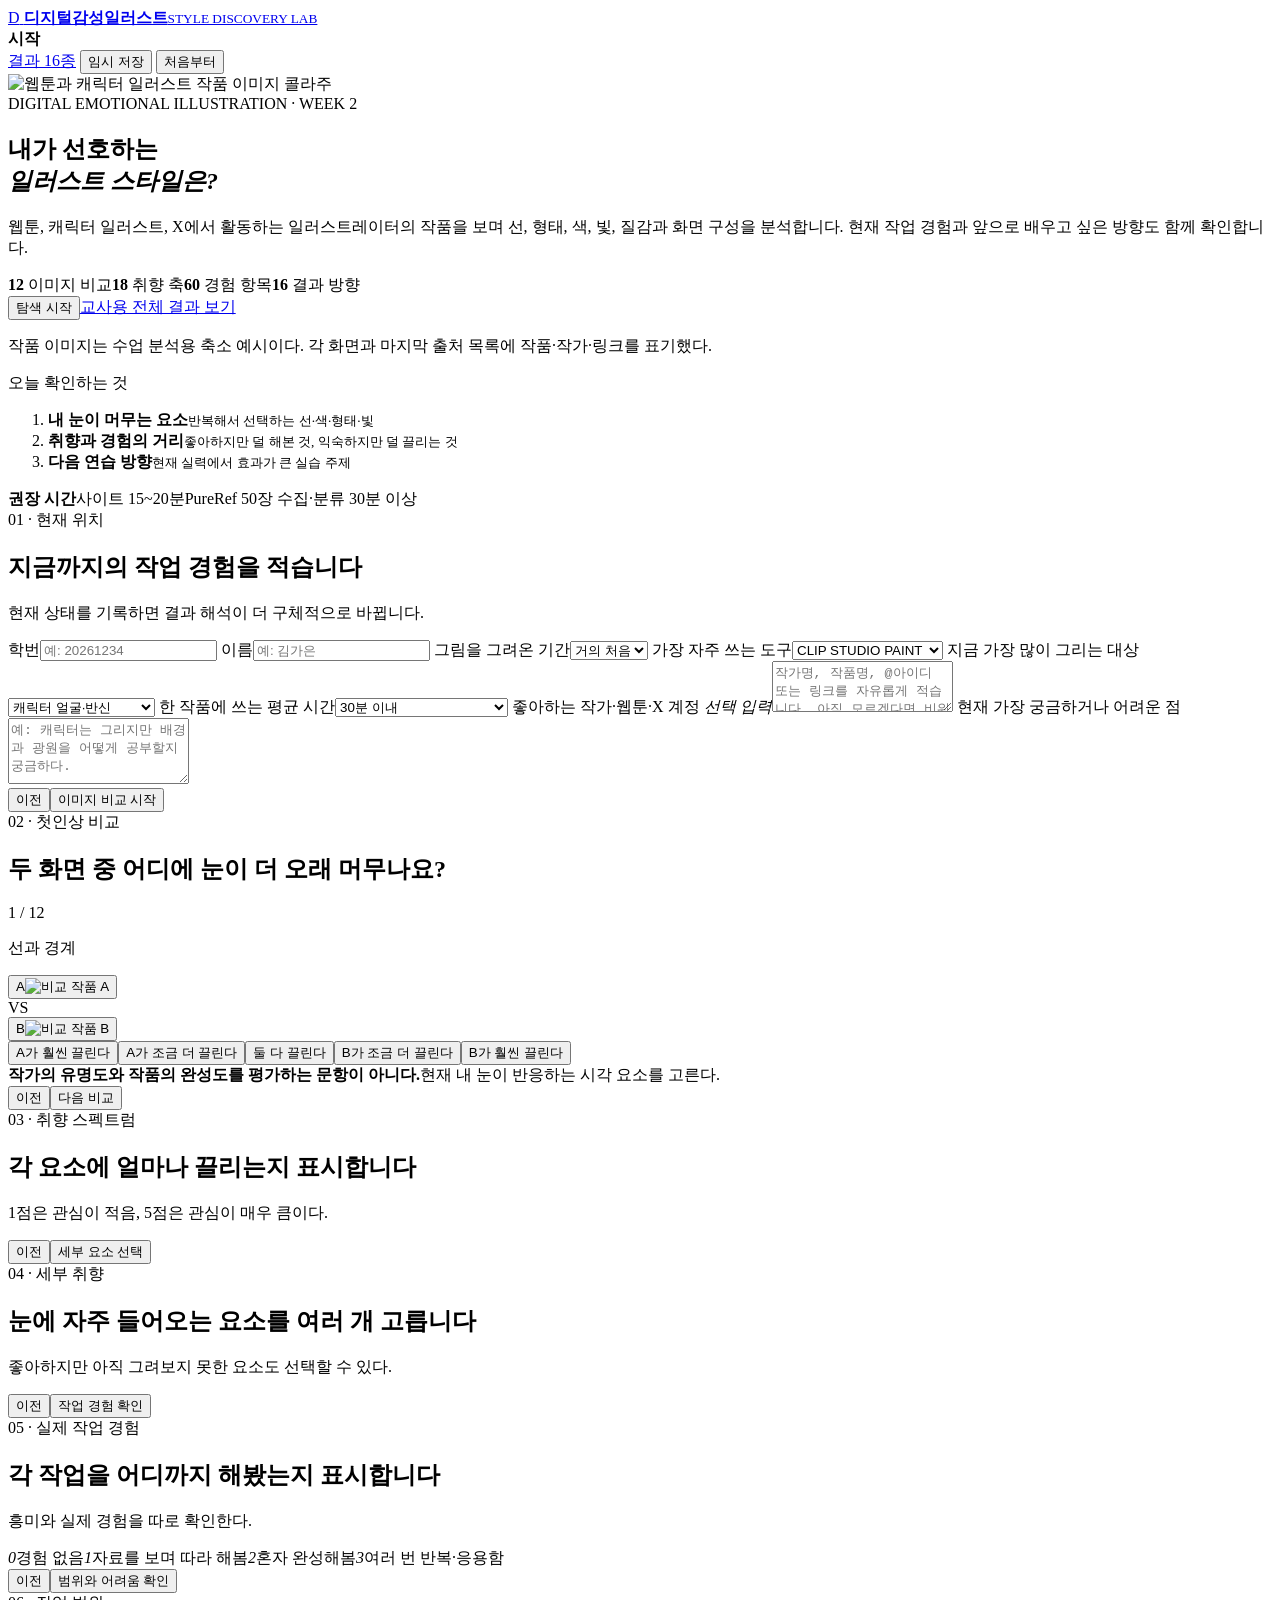
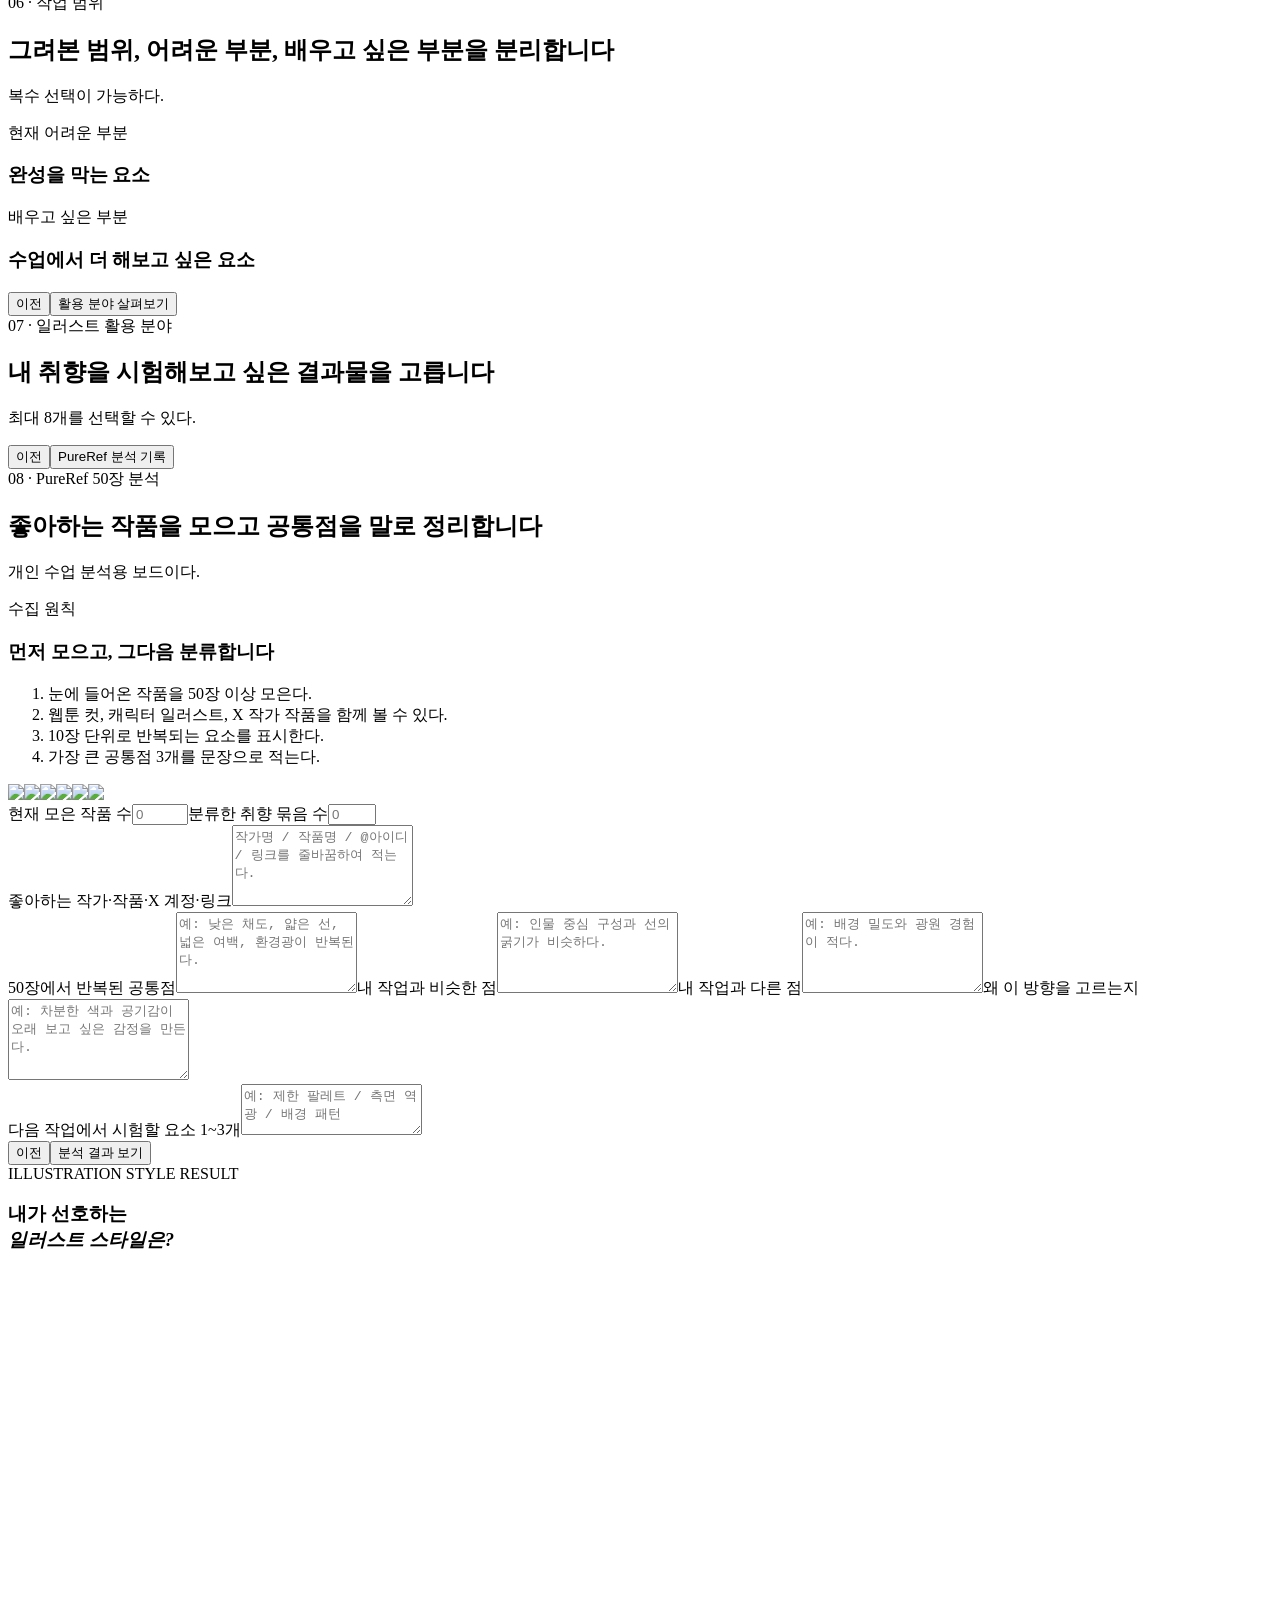
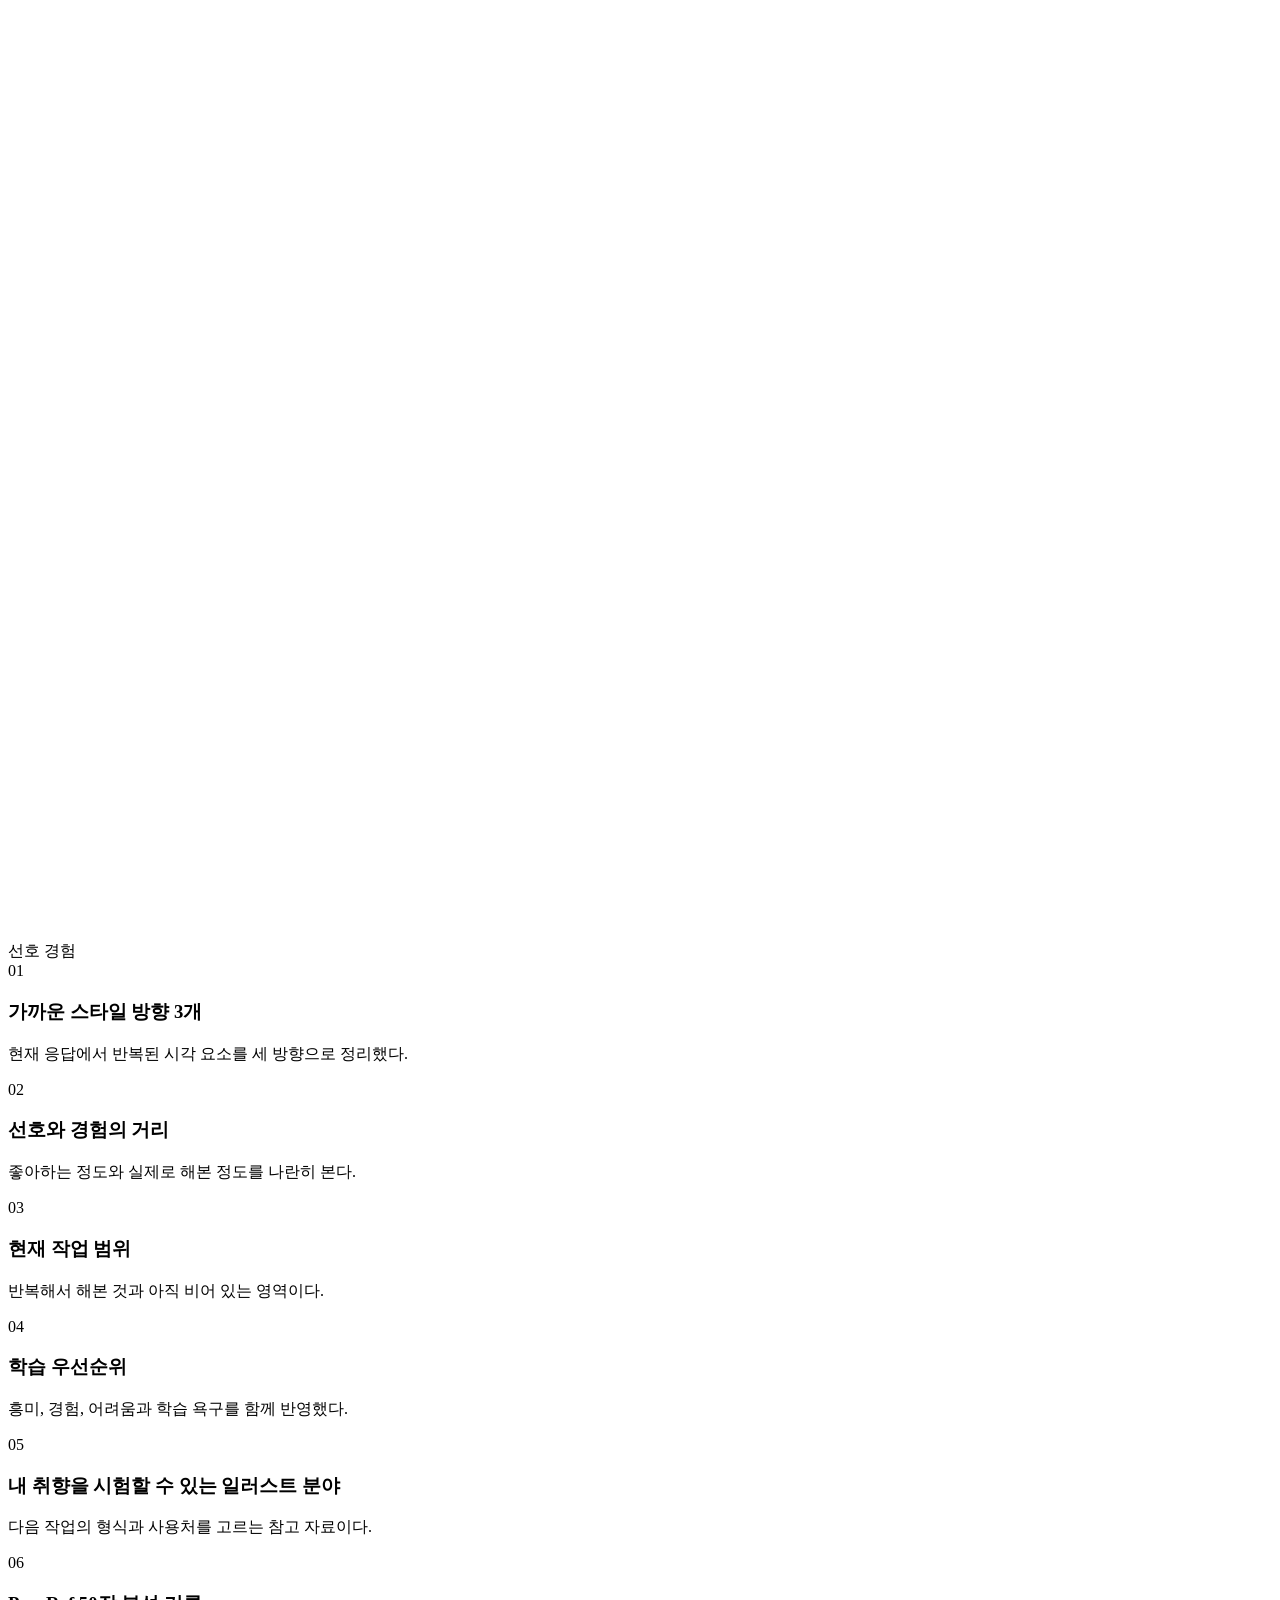
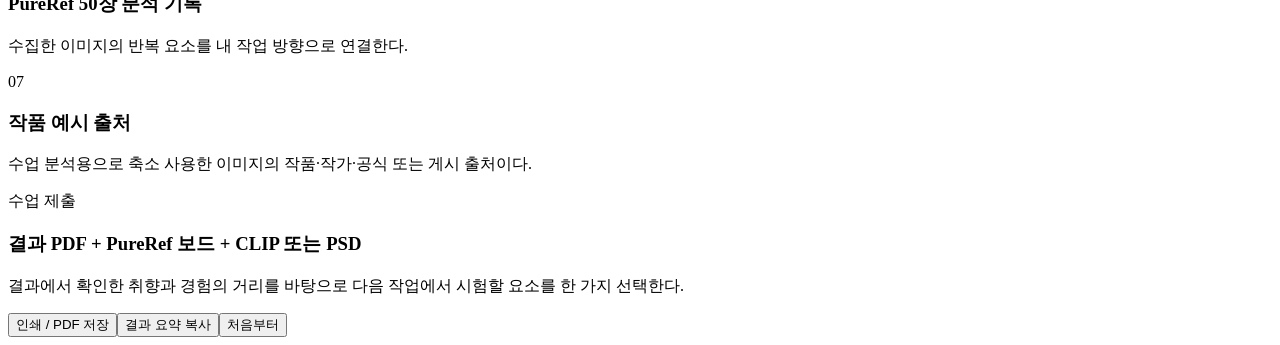
==== illustration-style-lab-2026/index.html @ 98d25482 "Publish illustration style lab index" ====
<!doctype html>
<html lang="ko">
<head>
  <meta charset="utf-8">
  <meta name="viewport" content="width=device-width,initial-scale=1,viewport-fit=cover">
  <meta name="theme-color" content="#0b1220">
  <meta name="description" content="웹툰·캐릭터 일러스트를 바탕으로 선호 스타일과 작업 경험을 탐색하는 수업용 사이트">
  <title>내가 선호하는 일러스트 스타일은?</title>
  <link rel="stylesheet" href="styles.css">
</head>
<body>
<div class="app-shell">
  <header class="topbar">
    <a class="brand" href="#" id="brandHome" aria-label="처음 화면으로">
      <span class="brand-mark">D</span>
      <span><b>디지털감성일러스트</b><small>STYLE DISCOVERY LAB</small></span>
    </a>
    <div class="progress-wrap" aria-label="진행률">
      <div class="progress-track"><i id="progressBar"></i></div>
      <b id="progressText">시작</b>
    </div>
    <nav class="top-actions">
      <a href="results-preview.html" target="_blank" rel="noopener">결과 16종</a>
      <button id="saveBtn" type="button">임시 저장</button>
      <button id="resetBtn" type="button">처음부터</button>
    </nav>
  </header>

  <main>
    <section class="screen active" id="homeScreen" data-step="0">
      <div class="home-hero">
        <img class="home-bg" src="https://mika-exhibition.jp/image/main.jpg" alt="웹툰과 캐릭터 일러스트 작품 이미지 콜라주">
        <div class="home-shade"></div>
        <div class="home-content">
          <div class="eyebrow">DIGITAL EMOTIONAL ILLUSTRATION · WEEK 2</div>
          <h1>내가 선호하는<br><em>일러스트 스타일은?</em></h1>
          <p>웹툰, 캐릭터 일러스트, X에서 활동하는 일러스트레이터의 작품을 보며 선, 형태, 색, 빛, 질감과 화면 구성을 분석합니다. 현재 작업 경험과 앞으로 배우고 싶은 방향도 함께 확인합니다.</p>
          <div class="hero-metrics"><span><b>12</b> 이미지 비교</span><span><b>18</b> 취향 축</span><span><b>60</b> 경험 항목</span><span><b>16</b> 결과 방향</span></div>
          <div class="hero-actions"><button class="primary xl" id="startBtn">탐색 시작</button><a class="soft-btn" href="results-preview.html" target="_blank">교사용 전체 결과 보기</a></div>
          <p class="caption dark-caption">작품 이미지는 수업 분석용 축소 예시이다. 각 화면과 마지막 출처 목록에 작품·작가·링크를 표기했다.</p>
        </div>
        <aside class="home-brief">
          <span class="brief-label">오늘 확인하는 것</span>
          <ol>
            <li><b>내 눈이 머무는 요소</b><small>반복해서 선택하는 선·색·형태·빛</small></li>
            <li><b>취향과 경험의 거리</b><small>좋아하지만 덜 해본 것, 익숙하지만 덜 끌리는 것</small></li>
            <li><b>다음 연습 방향</b><small>현재 실력에서 효과가 큰 실습 주제</small></li>
          </ol>
          <div class="time-card"><strong>권장 시간</strong><span>사이트 15~20분</span><span>PureRef 50장 수집·분류 30분 이상</span></div>
        </aside>
      </div>
    </section>

    <section class="screen" id="profileScreen" data-step="1">
      <div class="page-wrap narrow">
        <header class="page-head"><div><span class="step-kicker">01 · 현재 위치</span><h2>지금까지의 작업 경험을 적습니다</h2></div><p>현재 상태를 기록하면 결과 해석이 더 구체적으로 바뀝니다.</p></header>
        <div class="panel form-panel">
          <div class="form-grid">
            <label><span>학번</span><input id="studentId" autocomplete="off" placeholder="예: 20261234"></label>
            <label><span>이름</span><input id="studentName" autocomplete="off" placeholder="예: 김가은"></label>
            <label><span>그림을 그려온 기간</span><select id="drawYears"><option value="0">거의 처음</option><option value="1">1년 미만</option><option value="2">1~2년</option><option value="3">3~4년</option><option value="5">5년 이상</option></select></label>
            <label><span>가장 자주 쓰는 도구</span><select id="mainTool"><option>CLIP STUDIO PAINT</option><option>Photoshop</option><option>Procreate</option><option>Illustrator</option><option>여러 도구를 함께 사용</option><option>아직 익숙해지는 중</option></select></label>
            <label><span>지금 가장 많이 그리는 대상</span><select id="mainSubject"><option>캐릭터 얼굴·반신</option><option>전신 캐릭터</option><option>캐릭터와 간단한 배경</option><option>배경과 공간</option><option>사물·오브젝트</option><option>타이포·그래픽 구성</option><option>여러 대상을 탐색 중</option></select></label>
            <label><span>한 작품에 쓰는 평균 시간</span><select id="workTime"><option>30분 이내</option><option>1~2시간</option><option>3~5시간</option><option>6~12시간</option><option>하루 이상</option><option>완성까지 이어가기 어렵다</option></select></label>
            <label class="wide"><span>좋아하는 작가·웹툰·X 계정 <i>선택 입력</i></span><textarea id="favoriteCreators" rows="3" placeholder="작가명, 작품명, @아이디 또는 링크를 자유롭게 적습니다. 아직 모르겠다면 비워도 됩니다."></textarea></label>
            <label class="wide"><span>현재 가장 궁금하거나 어려운 점</span><textarea id="studentConcern" rows="4" placeholder="예: 캐릭터는 그리지만 배경과 광원을 어떻게 공부할지 궁금하다."></textarea></label>
          </div>
        </div>
        <div class="nav-row"><button class="back-btn" data-back="homeScreen">이전</button><button class="primary" id="profileNext">이미지 비교 시작</button></div>
      </div>
    </section>

    <section class="screen" id="compareScreen" data-step="2">
      <div class="page-wrap wide">
        <header class="page-head compact"><div><span class="step-kicker">02 · 첫인상 비교</span><h2 id="compareTitle">두 화면 중 어디에 눈이 더 오래 머무나요?</h2></div><p id="compareProgress">1 / 12</p></header>
        <article class="comparison-panel">
          <div class="compare-intro"><span id="compareAxis">선과 경계</span><p id="comparePrompt"></p></div>
          <div class="art-pair">
            <button class="art-choice" id="choiceA" data-choice="-2"><span class="choice-badge">A</span><img id="imageA" alt="비교 작품 A"><span class="art-label" id="labelA"></span><small id="sourceA"></small></button>
            <div class="versus">VS</div>
            <button class="art-choice" id="choiceB" data-choice="2"><span class="choice-badge">B</span><img id="imageB" alt="비교 작품 B"><span class="art-label" id="labelB"></span><small id="sourceB"></small></button>
          </div>
          <div class="choice-scale" id="choiceScale"><button data-value="-2">A가 훨씬 끌린다</button><button data-value="-1">A가 조금 더 끌린다</button><button data-value="0">둘 다 끌린다</button><button data-value="1">B가 조금 더 끌린다</button><button data-value="2">B가 훨씬 끌린다</button></div>
          <div class="compare-note"><b>작가의 유명도와 작품의 완성도를 평가하는 문항이 아니다.</b><span>현재 내 눈이 반응하는 시각 요소를 고른다.</span></div>
        </article>
        <div class="nav-row"><button class="back-btn" id="comparePrev">이전</button><button class="primary" id="compareNext">다음 비교</button></div>
      </div>
    </section>

    <section class="screen" id="spectrumScreen" data-step="3"><div class="page-wrap wide"><header class="page-head"><div><span class="step-kicker">03 · 취향 스펙트럼</span><h2>각 요소에 얼마나 끌리는지 표시합니다</h2></div><p>1점은 관심이 적음, 5점은 관심이 매우 큼이다.</p></header><div id="spectrumGroups" class="spectrum-groups"></div><div class="nav-row"><button class="back-btn" data-back="compareScreen">이전</button><button class="primary" id="spectrumNext">세부 요소 선택</button></div></div></section>
    <section class="screen" id="detailScreen" data-step="4"><div class="page-wrap wide"><header class="page-head"><div><span class="step-kicker">04 · 세부 취향</span><h2>눈에 자주 들어오는 요소를 여러 개 고릅니다</h2></div><p>좋아하지만 아직 그려보지 못한 요소도 선택할 수 있다.</p></header><div id="detailGroups" class="accordion-stack"></div><div class="nav-row"><button class="back-btn" data-back="spectrumScreen">이전</button><button class="primary" id="detailNext">작업 경험 확인</button></div></div></section>
    <section class="screen" id="experienceScreen" data-step="5"><div class="page-wrap wide"><header class="page-head"><div><span class="step-kicker">05 · 실제 작업 경험</span><h2>각 작업을 어디까지 해봤는지 표시합니다</h2></div><p>흥미와 실제 경험을 따로 확인한다.</p></header><div class="level-legend"><span><i>0</i>경험 없음</span><span><i>1</i>자료를 보며 따라 해봄</span><span><i>2</i>혼자 완성해봄</span><span><i>3</i>여러 번 반복·응용함</span></div><div id="experienceGroups" class="accordion-stack"></div><div class="nav-row"><button class="back-btn" data-back="detailScreen">이전</button><button class="primary" id="experienceNext">범위와 어려움 확인</button></div></div></section>
    <section class="screen" id="rangeScreen" data-step="6"><div class="page-wrap wide"><header class="page-head"><div><span class="step-kicker">06 · 작업 범위</span><h2>그려본 범위, 어려운 부분, 배우고 싶은 부분을 분리합니다</h2></div><p>복수 선택이 가능하다.</p></header><div id="rangeGroups" class="accordion-stack"></div><section class="panel priority-panel"><div><span class="mini-kicker">현재 어려운 부분</span><h3>완성을 막는 요소</h3><div id="difficultyOptions" class="tag-grid"></div></div><div><span class="mini-kicker">배우고 싶은 부분</span><h3>수업에서 더 해보고 싶은 요소</h3><div id="learnOptions" class="tag-grid"></div></div></section><div class="nav-row"><button class="back-btn" data-back="experienceScreen">이전</button><button class="primary" id="rangeNext">활용 분야 살펴보기</button></div></div></section>
    <section class="screen" id="fieldScreen" data-step="7"><div class="page-wrap wide"><header class="page-head"><div><span class="step-kicker">07 · 일러스트 활용 분야</span><h2>내 취향을 시험해보고 싶은 결과물을 고릅니다</h2></div><p>최대 8개를 선택할 수 있다.</p></header><div id="fieldGroups" class="field-groups"></div><div class="nav-row"><button class="back-btn" data-back="rangeScreen">이전</button><button class="primary" id="fieldNext">PureRef 분석 기록</button></div></div></section>

    <section class="screen" id="referenceScreen" data-step="8">
      <div class="page-wrap wide"><header class="page-head"><div><span class="step-kicker">08 · PureRef 50장 분석</span><h2>좋아하는 작품을 모으고 공통점을 말로 정리합니다</h2></div><p>개인 수업 분석용 보드이다.</p></header>
        <section class="reference-guide"><div class="guide-copy"><span class="mini-kicker">수집 원칙</span><h3>먼저 모으고, 그다음 분류합니다</h3><ol><li>눈에 들어온 작품을 50장 이상 모은다.</li><li>웹툰 컷, 캐릭터 일러스트, X 작가 작품을 함께 볼 수 있다.</li><li>10장 단위로 반복되는 요소를 표시한다.</li><li>가장 큰 공통점 3개를 문장으로 적는다.</li></ol></div><div class="reference-wall" aria-hidden="true"><img src="https://swebtoon-phinf.pstatic.net/20250205_113/1738719488670dHyQr_JPEG/5518.jpg?type=crop540_540"><img src="https://webtoon-phinf.pstatic.net/20201013_275/1602541639501by2HT_PNG/003_EC9E91ED9288EC8381EC84B8_PC_ECBA90EBA6ADED84B0.png"><img src="https://mika-exhibition.jp/image/main.jpg"><img src="https://roroichi.com/roroichi/wp-content/uploads/c85bb58ac8ca12c444d3db8277f8b21a.jpg"><img src="https://webtoon-phinf.pstatic.net/20210414_207/1618358465489reibr_PNG/0SurvivingRomance_desktop_landingpage_fg.png"><img src="https://webtoon-phinf.pstatic.net/20230524_244/1684869016177blKwi_PNG/2OmniscientReader_landingpage_desktop_fg.png"></div></section>
        <section class="panel reference-form"><div class="mini-form-grid"><label><span>현재 모은 작품 수</span><input type="number" id="referenceCount" min="0" max="999" placeholder="0"></label><label><span>분류한 취향 묶음 수</span><input type="number" id="clusterCount" min="0" max="30" placeholder="0"></label></div><label><span>좋아하는 작가·작품·X 계정·링크</span><textarea id="referenceLinks" rows="5" placeholder="작가명 / 작품명 / @아이디 / 링크를 줄바꿈하여 적는다."></textarea></label><div class="analysis-grid"><label><span>50장에서 반복된 공통점</span><textarea id="referenceCommon" rows="5" placeholder="예: 낮은 채도, 얇은 선, 넓은 여백, 환경광이 반복된다."></textarea></label><label><span>내 작업과 비슷한 점</span><textarea id="referenceSimilar" rows="5" placeholder="예: 인물 중심 구성과 선의 굵기가 비슷하다."></textarea></label><label><span>내 작업과 다른 점</span><textarea id="referenceDifferent" rows="5" placeholder="예: 배경 밀도와 광원 경험이 적다."></textarea></label><label><span>왜 이 방향을 고르는지</span><textarea id="referenceWhy" rows="5" placeholder="예: 차분한 색과 공기감이 오래 보고 싶은 감정을 만든다."></textarea></label></div><label><span>다음 작업에서 시험할 요소 1~3개</span><textarea id="referenceTry" rows="3" placeholder="예: 제한 팔레트 / 측면 역광 / 배경 패턴"></textarea></label></section>
        <div class="nav-row"><button class="back-btn" data-back="fieldScreen">이전</button><button class="primary" id="resultBtn">분석 결과 보기</button></div>
      </div>
    </section>

    <section class="screen result-screen" id="resultScreen" data-step="9">
      <div class="result-wrap">
        <section class="result-hero"><div class="result-title-block"><span class="eyebrow">ILLUSTRATION STYLE RESULT</span><h1>내가 선호하는<br><em>일러스트 스타일은?</em></h1><h2 id="resultComposite"></h2><p id="resultSummary"></p><div id="resultTagRow" class="tag-row"></div></div><div class="radar-card"><svg id="radarChart" viewBox="0 0 420 420" aria-label="취향 레이더 차트"></svg><div class="radar-caption"><span class="dot preference"></span>선호 <span class="dot experience"></span>경험</div></div></section>
        <section class="result-section"><header><span>01</span><div><h3>가까운 스타일 방향 3개</h3><p>현재 응답에서 반복된 시각 요소를 세 방향으로 정리했다.</p></div></header><div id="styleCards" class="style-cards"></div></section>
        <section class="result-section"><header><span>02</span><div><h3>선호와 경험의 거리</h3><p>좋아하는 정도와 실제로 해본 정도를 나란히 본다.</p></div></header><div id="preferenceExperience" class="dual-bars"></div></section>
        <section class="result-grid-two"><section class="result-section"><header><span>03</span><div><h3>현재 작업 범위</h3><p>반복해서 해본 것과 아직 비어 있는 영역이다.</p></div></header><div id="coverageSummary"></div></section><section class="result-section"><header><span>04</span><div><h3>학습 우선순위</h3><p>흥미, 경험, 어려움과 학습 욕구를 함께 반영했다.</p></div></header><div id="priorityCards"></div></section></section>
        <section class="result-section"><header><span>05</span><div><h3>내 취향을 시험할 수 있는 일러스트 분야</h3><p>다음 작업의 형식과 사용처를 고르는 참고 자료이다.</p></div></header><div id="fieldResultCards" class="field-result-cards"></div></section>
        <section class="result-section"><header><span>06</span><div><h3>PureRef 50장 분석 기록</h3><p>수집한 이미지의 반복 요소를 내 작업 방향으로 연결한다.</p></div></header><div id="referenceReport" class="reference-report"></div></section>
        <section class="result-section source-section"><header><span>07</span><div><h3>작품 예시 출처</h3><p>수업 분석용으로 축소 사용한 이미지의 작품·작가·공식 또는 게시 출처이다.</p></div></header><div id="sourceList" class="source-list"></div></section>
        <section class="submission-card"><div><span class="mini-kicker">수업 제출</span><h3>결과 PDF + PureRef 보드 + CLIP 또는 PSD</h3><p>결과에서 확인한 취향과 경험의 거리를 바탕으로 다음 작업에서 시험할 요소를 한 가지 선택한다.</p></div><div class="submission-actions"><button id="printBtn" class="primary">인쇄 / PDF 저장</button><button id="copyBtn" class="soft-btn">결과 요약 복사</button><button id="restartBtn" class="soft-btn">처음부터</button></div></section>
      </div>
    </section>
  </main>
</div>
<script src="data.js"></script><script src="app.js"></script>
</body>
</html>
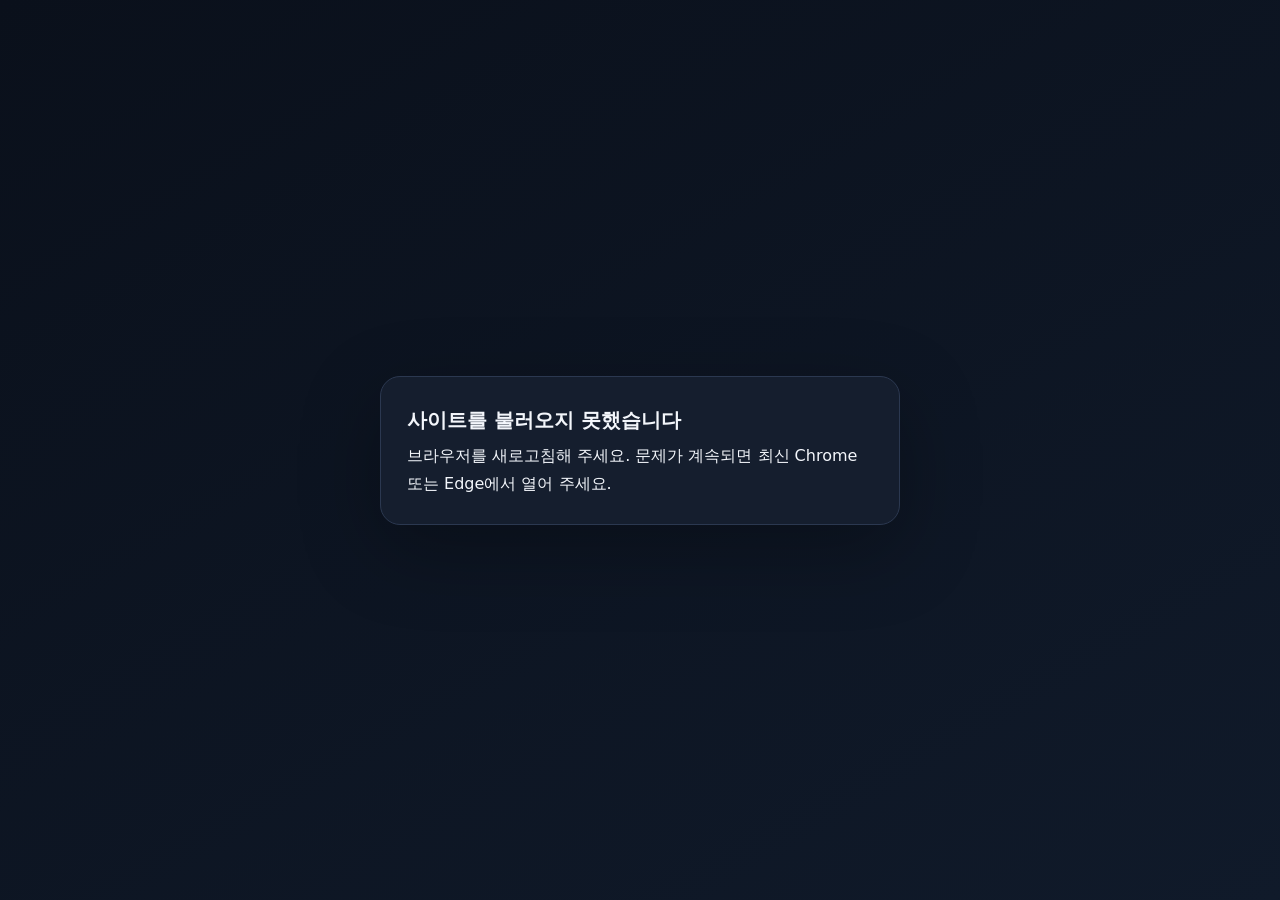
==== commit fedda8a3: "Replace image test with detailed text-only style assessment" ====
--- a/illustration-style-lab-2026/index.html
+++ b/illustration-style-lab-2026/index.html
@@ -1,120 +1 @@
-<!doctype html>
-<html lang="ko">
-<head>
-  <meta charset="utf-8">
-  <meta name="viewport" content="width=device-width,initial-scale=1,viewport-fit=cover">
-  <meta name="theme-color" content="#0b1220">
-  <meta name="description" content="웹툰·캐릭터 일러스트를 바탕으로 선호 스타일과 작업 경험을 탐색하는 수업용 사이트">
-  <title>내가 선호하는 일러스트 스타일은?</title>
-  <link rel="stylesheet" href="styles.css">
-</head>
-<body>
-<div class="app-shell">
-  <header class="topbar">
-    <a class="brand" href="#" id="brandHome" aria-label="처음 화면으로">
-      <span class="brand-mark">D</span>
-      <span><b>디지털감성일러스트</b><small>STYLE DISCOVERY LAB</small></span>
-    </a>
-    <div class="progress-wrap" aria-label="진행률">
-      <div class="progress-track"><i id="progressBar"></i></div>
-      <b id="progressText">시작</b>
-    </div>
-    <nav class="top-actions">
-      <a href="results-preview.html" target="_blank" rel="noopener">결과 16종</a>
-      <button id="saveBtn" type="button">임시 저장</button>
-      <button id="resetBtn" type="button">처음부터</button>
-    </nav>
-  </header>
-
-  <main>
-    <section class="screen active" id="homeScreen" data-step="0">
-      <div class="home-hero">
-        <img class="home-bg" src="https://mika-exhibition.jp/image/main.jpg" alt="웹툰과 캐릭터 일러스트 작품 이미지 콜라주">
-        <div class="home-shade"></div>
-        <div class="home-content">
-          <div class="eyebrow">DIGITAL EMOTIONAL ILLUSTRATION · WEEK 2</div>
-          <h1>내가 선호하는<br><em>일러스트 스타일은?</em></h1>
-          <p>웹툰, 캐릭터 일러스트, X에서 활동하는 일러스트레이터의 작품을 보며 선, 형태, 색, 빛, 질감과 화면 구성을 분석합니다. 현재 작업 경험과 앞으로 배우고 싶은 방향도 함께 확인합니다.</p>
-          <div class="hero-metrics"><span><b>12</b> 이미지 비교</span><span><b>18</b> 취향 축</span><span><b>60</b> 경험 항목</span><span><b>16</b> 결과 방향</span></div>
-          <div class="hero-actions"><button class="primary xl" id="startBtn">탐색 시작</button><a class="soft-btn" href="results-preview.html" target="_blank">교사용 전체 결과 보기</a></div>
-          <p class="caption dark-caption">작품 이미지는 수업 분석용 축소 예시이다. 각 화면과 마지막 출처 목록에 작품·작가·링크를 표기했다.</p>
-        </div>
-        <aside class="home-brief">
-          <span class="brief-label">오늘 확인하는 것</span>
-          <ol>
-            <li><b>내 눈이 머무는 요소</b><small>반복해서 선택하는 선·색·형태·빛</small></li>
-            <li><b>취향과 경험의 거리</b><small>좋아하지만 덜 해본 것, 익숙하지만 덜 끌리는 것</small></li>
-            <li><b>다음 연습 방향</b><small>현재 실력에서 효과가 큰 실습 주제</small></li>
-          </ol>
-          <div class="time-card"><strong>권장 시간</strong><span>사이트 15~20분</span><span>PureRef 50장 수집·분류 30분 이상</span></div>
-        </aside>
-      </div>
-    </section>
-
-    <section class="screen" id="profileScreen" data-step="1">
-      <div class="page-wrap narrow">
-        <header class="page-head"><div><span class="step-kicker">01 · 현재 위치</span><h2>지금까지의 작업 경험을 적습니다</h2></div><p>현재 상태를 기록하면 결과 해석이 더 구체적으로 바뀝니다.</p></header>
-        <div class="panel form-panel">
-          <div class="form-grid">
-            <label><span>학번</span><input id="studentId" autocomplete="off" placeholder="예: 20261234"></label>
-            <label><span>이름</span><input id="studentName" autocomplete="off" placeholder="예: 김가은"></label>
-            <label><span>그림을 그려온 기간</span><select id="drawYears"><option value="0">거의 처음</option><option value="1">1년 미만</option><option value="2">1~2년</option><option value="3">3~4년</option><option value="5">5년 이상</option></select></label>
-            <label><span>가장 자주 쓰는 도구</span><select id="mainTool"><option>CLIP STUDIO PAINT</option><option>Photoshop</option><option>Procreate</option><option>Illustrator</option><option>여러 도구를 함께 사용</option><option>아직 익숙해지는 중</option></select></label>
-            <label><span>지금 가장 많이 그리는 대상</span><select id="mainSubject"><option>캐릭터 얼굴·반신</option><option>전신 캐릭터</option><option>캐릭터와 간단한 배경</option><option>배경과 공간</option><option>사물·오브젝트</option><option>타이포·그래픽 구성</option><option>여러 대상을 탐색 중</option></select></label>
-            <label><span>한 작품에 쓰는 평균 시간</span><select id="workTime"><option>30분 이내</option><option>1~2시간</option><option>3~5시간</option><option>6~12시간</option><option>하루 이상</option><option>완성까지 이어가기 어렵다</option></select></label>
-            <label class="wide"><span>좋아하는 작가·웹툰·X 계정 <i>선택 입력</i></span><textarea id="favoriteCreators" rows="3" placeholder="작가명, 작품명, @아이디 또는 링크를 자유롭게 적습니다. 아직 모르겠다면 비워도 됩니다."></textarea></label>
-            <label class="wide"><span>현재 가장 궁금하거나 어려운 점</span><textarea id="studentConcern" rows="4" placeholder="예: 캐릭터는 그리지만 배경과 광원을 어떻게 공부할지 궁금하다."></textarea></label>
-          </div>
-        </div>
-        <div class="nav-row"><button class="back-btn" data-back="homeScreen">이전</button><button class="primary" id="profileNext">이미지 비교 시작</button></div>
-      </div>
-    </section>
-
-    <section class="screen" id="compareScreen" data-step="2">
-      <div class="page-wrap wide">
-        <header class="page-head compact"><div><span class="step-kicker">02 · 첫인상 비교</span><h2 id="compareTitle">두 화면 중 어디에 눈이 더 오래 머무나요?</h2></div><p id="compareProgress">1 / 12</p></header>
-        <article class="comparison-panel">
-          <div class="compare-intro"><span id="compareAxis">선과 경계</span><p id="comparePrompt"></p></div>
-          <div class="art-pair">
-            <button class="art-choice" id="choiceA" data-choice="-2"><span class="choice-badge">A</span><img id="imageA" alt="비교 작품 A"><span class="art-label" id="labelA"></span><small id="sourceA"></small></button>
-            <div class="versus">VS</div>
-            <button class="art-choice" id="choiceB" data-choice="2"><span class="choice-badge">B</span><img id="imageB" alt="비교 작품 B"><span class="art-label" id="labelB"></span><small id="sourceB"></small></button>
-          </div>
-          <div class="choice-scale" id="choiceScale"><button data-value="-2">A가 훨씬 끌린다</button><button data-value="-1">A가 조금 더 끌린다</button><button data-value="0">둘 다 끌린다</button><button data-value="1">B가 조금 더 끌린다</button><button data-value="2">B가 훨씬 끌린다</button></div>
-          <div class="compare-note"><b>작가의 유명도와 작품의 완성도를 평가하는 문항이 아니다.</b><span>현재 내 눈이 반응하는 시각 요소를 고른다.</span></div>
-        </article>
-        <div class="nav-row"><button class="back-btn" id="comparePrev">이전</button><button class="primary" id="compareNext">다음 비교</button></div>
-      </div>
-    </section>
-
-    <section class="screen" id="spectrumScreen" data-step="3"><div class="page-wrap wide"><header class="page-head"><div><span class="step-kicker">03 · 취향 스펙트럼</span><h2>각 요소에 얼마나 끌리는지 표시합니다</h2></div><p>1점은 관심이 적음, 5점은 관심이 매우 큼이다.</p></header><div id="spectrumGroups" class="spectrum-groups"></div><div class="nav-row"><button class="back-btn" data-back="compareScreen">이전</button><button class="primary" id="spectrumNext">세부 요소 선택</button></div></div></section>
-    <section class="screen" id="detailScreen" data-step="4"><div class="page-wrap wide"><header class="page-head"><div><span class="step-kicker">04 · 세부 취향</span><h2>눈에 자주 들어오는 요소를 여러 개 고릅니다</h2></div><p>좋아하지만 아직 그려보지 못한 요소도 선택할 수 있다.</p></header><div id="detailGroups" class="accordion-stack"></div><div class="nav-row"><button class="back-btn" data-back="spectrumScreen">이전</button><button class="primary" id="detailNext">작업 경험 확인</button></div></div></section>
-    <section class="screen" id="experienceScreen" data-step="5"><div class="page-wrap wide"><header class="page-head"><div><span class="step-kicker">05 · 실제 작업 경험</span><h2>각 작업을 어디까지 해봤는지 표시합니다</h2></div><p>흥미와 실제 경험을 따로 확인한다.</p></header><div class="level-legend"><span><i>0</i>경험 없음</span><span><i>1</i>자료를 보며 따라 해봄</span><span><i>2</i>혼자 완성해봄</span><span><i>3</i>여러 번 반복·응용함</span></div><div id="experienceGroups" class="accordion-stack"></div><div class="nav-row"><button class="back-btn" data-back="detailScreen">이전</button><button class="primary" id="experienceNext">범위와 어려움 확인</button></div></div></section>
-    <section class="screen" id="rangeScreen" data-step="6"><div class="page-wrap wide"><header class="page-head"><div><span class="step-kicker">06 · 작업 범위</span><h2>그려본 범위, 어려운 부분, 배우고 싶은 부분을 분리합니다</h2></div><p>복수 선택이 가능하다.</p></header><div id="rangeGroups" class="accordion-stack"></div><section class="panel priority-panel"><div><span class="mini-kicker">현재 어려운 부분</span><h3>완성을 막는 요소</h3><div id="difficultyOptions" class="tag-grid"></div></div><div><span class="mini-kicker">배우고 싶은 부분</span><h3>수업에서 더 해보고 싶은 요소</h3><div id="learnOptions" class="tag-grid"></div></div></section><div class="nav-row"><button class="back-btn" data-back="experienceScreen">이전</button><button class="primary" id="rangeNext">활용 분야 살펴보기</button></div></div></section>
-    <section class="screen" id="fieldScreen" data-step="7"><div class="page-wrap wide"><header class="page-head"><div><span class="step-kicker">07 · 일러스트 활용 분야</span><h2>내 취향을 시험해보고 싶은 결과물을 고릅니다</h2></div><p>최대 8개를 선택할 수 있다.</p></header><div id="fieldGroups" class="field-groups"></div><div class="nav-row"><button class="back-btn" data-back="rangeScreen">이전</button><button class="primary" id="fieldNext">PureRef 분석 기록</button></div></div></section>
-
-    <section class="screen" id="referenceScreen" data-step="8">
-      <div class="page-wrap wide"><header class="page-head"><div><span class="step-kicker">08 · PureRef 50장 분석</span><h2>좋아하는 작품을 모으고 공통점을 말로 정리합니다</h2></div><p>개인 수업 분석용 보드이다.</p></header>
-        <section class="reference-guide"><div class="guide-copy"><span class="mini-kicker">수집 원칙</span><h3>먼저 모으고, 그다음 분류합니다</h3><ol><li>눈에 들어온 작품을 50장 이상 모은다.</li><li>웹툰 컷, 캐릭터 일러스트, X 작가 작품을 함께 볼 수 있다.</li><li>10장 단위로 반복되는 요소를 표시한다.</li><li>가장 큰 공통점 3개를 문장으로 적는다.</li></ol></div><div class="reference-wall" aria-hidden="true"><img src="https://swebtoon-phinf.pstatic.net/20250205_113/1738719488670dHyQr_JPEG/5518.jpg?type=crop540_540"><img src="https://webtoon-phinf.pstatic.net/20201013_275/1602541639501by2HT_PNG/003_EC9E91ED9288EC8381EC84B8_PC_ECBA90EBA6ADED84B0.png"><img src="https://mika-exhibition.jp/image/main.jpg"><img src="https://roroichi.com/roroichi/wp-content/uploads/c85bb58ac8ca12c444d3db8277f8b21a.jpg"><img src="https://webtoon-phinf.pstatic.net/20210414_207/1618358465489reibr_PNG/0SurvivingRomance_desktop_landingpage_fg.png"><img src="https://webtoon-phinf.pstatic.net/20230524_244/1684869016177blKwi_PNG/2OmniscientReader_landingpage_desktop_fg.png"></div></section>
-        <section class="panel reference-form"><div class="mini-form-grid"><label><span>현재 모은 작품 수</span><input type="number" id="referenceCount" min="0" max="999" placeholder="0"></label><label><span>분류한 취향 묶음 수</span><input type="number" id="clusterCount" min="0" max="30" placeholder="0"></label></div><label><span>좋아하는 작가·작품·X 계정·링크</span><textarea id="referenceLinks" rows="5" placeholder="작가명 / 작품명 / @아이디 / 링크를 줄바꿈하여 적는다."></textarea></label><div class="analysis-grid"><label><span>50장에서 반복된 공통점</span><textarea id="referenceCommon" rows="5" placeholder="예: 낮은 채도, 얇은 선, 넓은 여백, 환경광이 반복된다."></textarea></label><label><span>내 작업과 비슷한 점</span><textarea id="referenceSimilar" rows="5" placeholder="예: 인물 중심 구성과 선의 굵기가 비슷하다."></textarea></label><label><span>내 작업과 다른 점</span><textarea id="referenceDifferent" rows="5" placeholder="예: 배경 밀도와 광원 경험이 적다."></textarea></label><label><span>왜 이 방향을 고르는지</span><textarea id="referenceWhy" rows="5" placeholder="예: 차분한 색과 공기감이 오래 보고 싶은 감정을 만든다."></textarea></label></div><label><span>다음 작업에서 시험할 요소 1~3개</span><textarea id="referenceTry" rows="3" placeholder="예: 제한 팔레트 / 측면 역광 / 배경 패턴"></textarea></label></section>
-        <div class="nav-row"><button class="back-btn" data-back="fieldScreen">이전</button><button class="primary" id="resultBtn">분석 결과 보기</button></div>
-      </div>
-    </section>
-
-    <section class="screen result-screen" id="resultScreen" data-step="9">
-      <div class="result-wrap">
-        <section class="result-hero"><div class="result-title-block"><span class="eyebrow">ILLUSTRATION STYLE RESULT</span><h1>내가 선호하는<br><em>일러스트 스타일은?</em></h1><h2 id="resultComposite"></h2><p id="resultSummary"></p><div id="resultTagRow" class="tag-row"></div></div><div class="radar-card"><svg id="radarChart" viewBox="0 0 420 420" aria-label="취향 레이더 차트"></svg><div class="radar-caption"><span class="dot preference"></span>선호 <span class="dot experience"></span>경험</div></div></section>
-        <section class="result-section"><header><span>01</span><div><h3>가까운 스타일 방향 3개</h3><p>현재 응답에서 반복된 시각 요소를 세 방향으로 정리했다.</p></div></header><div id="styleCards" class="style-cards"></div></section>
-        <section class="result-section"><header><span>02</span><div><h3>선호와 경험의 거리</h3><p>좋아하는 정도와 실제로 해본 정도를 나란히 본다.</p></div></header><div id="preferenceExperience" class="dual-bars"></div></section>
-        <section class="result-grid-two"><section class="result-section"><header><span>03</span><div><h3>현재 작업 범위</h3><p>반복해서 해본 것과 아직 비어 있는 영역이다.</p></div></header><div id="coverageSummary"></div></section><section class="result-section"><header><span>04</span><div><h3>학습 우선순위</h3><p>흥미, 경험, 어려움과 학습 욕구를 함께 반영했다.</p></div></header><div id="priorityCards"></div></section></section>
-        <section class="result-section"><header><span>05</span><div><h3>내 취향을 시험할 수 있는 일러스트 분야</h3><p>다음 작업의 형식과 사용처를 고르는 참고 자료이다.</p></div></header><div id="fieldResultCards" class="field-result-cards"></div></section>
-        <section class="result-section"><header><span>06</span><div><h3>PureRef 50장 분석 기록</h3><p>수집한 이미지의 반복 요소를 내 작업 방향으로 연결한다.</p></div></header><div id="referenceReport" class="reference-report"></div></section>
-        <section class="result-section source-section"><header><span>07</span><div><h3>작품 예시 출처</h3><p>수업 분석용으로 축소 사용한 이미지의 작품·작가·공식 또는 게시 출처이다.</p></div></header><div id="sourceList" class="source-list"></div></section>
-        <section class="submission-card"><div><span class="mini-kicker">수업 제출</span><h3>결과 PDF + PureRef 보드 + CLIP 또는 PSD</h3><p>결과에서 확인한 취향과 경험의 거리를 바탕으로 다음 작업에서 시험할 요소를 한 가지 선택한다.</p></div><div class="submission-actions"><button id="printBtn" class="primary">인쇄 / PDF 저장</button><button id="copyBtn" class="soft-btn">결과 요약 복사</button><button id="restartBtn" class="soft-btn">처음부터</button></div></section>
-      </div>
-    </section>
-  </main>
-</div>
-<script src="data.js"></script><script src="app.js"></script>
-</body>
-</html>
+<!doctype html><html lang="ko"><head><meta charset="utf-8"><meta name="viewport" content="width=device-width,initial-scale=1,viewport-fit=cover"><meta name="theme-color" content="#0a101b"><meta name="description" content="이미지 없이 선, 채색, 색, 디자인, 편집, 배경, 서사 등 일러스트 선호 요소를 깊게 탐색하는 수업용 테스트"><title>내가 선호하는 일러스트 스타일은?</title><style>*{box-sizing:border-box}body{margin:0;background:linear-gradient(150deg,#0a101b,#101a2a);color:#f3f6fb;font-family:system-ui,-apple-system,"Noto Sans KR",sans-serif;display:grid;place-items:center;min-height:100vh}.load{width:min(520px,calc(100% - 32px));padding:26px;border:1px solid #2b3850;border-radius:20px;background:#151e2e;box-shadow:0 24px 80px rgba(0,0,0,.28);line-height:1.75}.load b{display:block;font-size:20px;margin-bottom:4px}.bar{height:8px;background:#222e43;border-radius:999px;overflow:hidden;margin-top:18px}.bar i{display:block;height:100%;width:48%;background:linear-gradient(90deg,#6fd3ff,#a995ff);border-radius:999px;animation:move 1.2s infinite ease-in-out}@keyframes move{0%{transform:translateX(-110%)}100%{transform:translateX(220%)}}</style></head><body><div class="load"><b>테스트를 불러오는 중입니다</b>선, 채색, 디자인, 편집과 작업 경험을 확인할 준비를 하고 있습니다.<div class="bar"><i></i></div></div><script>(async()=>{try{const files=['v5/payload-00.part','v5/payload-01.part','v5/payload-02.part','v5/payload-03.part'];const b64=(await Promise.all(files.map(f=>fetch(f,{cache:'no-store'}).then(r=>{if(!r.ok)throw new Error(f+' '+r.status);return r.text()})))).join('');const u=Uint8Array.from(atob(b64),c=>c.charCodeAt(0));if(!('DecompressionStream' in window))throw new Error('unsupported');const ds=new DecompressionStream('gzip');const html=await new Response(new Blob([u]).stream().pipeThrough(ds)).text();document.open();document.write(html);document.close()}catch(e){document.body.innerHTML='<div class="load"><b>사이트를 불러오지 못했습니다</b>브라우저를 새로고침해 주세요. 문제가 계속되면 최신 Chrome 또는 Edge에서 열어 주세요.</div>';console.error(e)}})();</script></body></html>
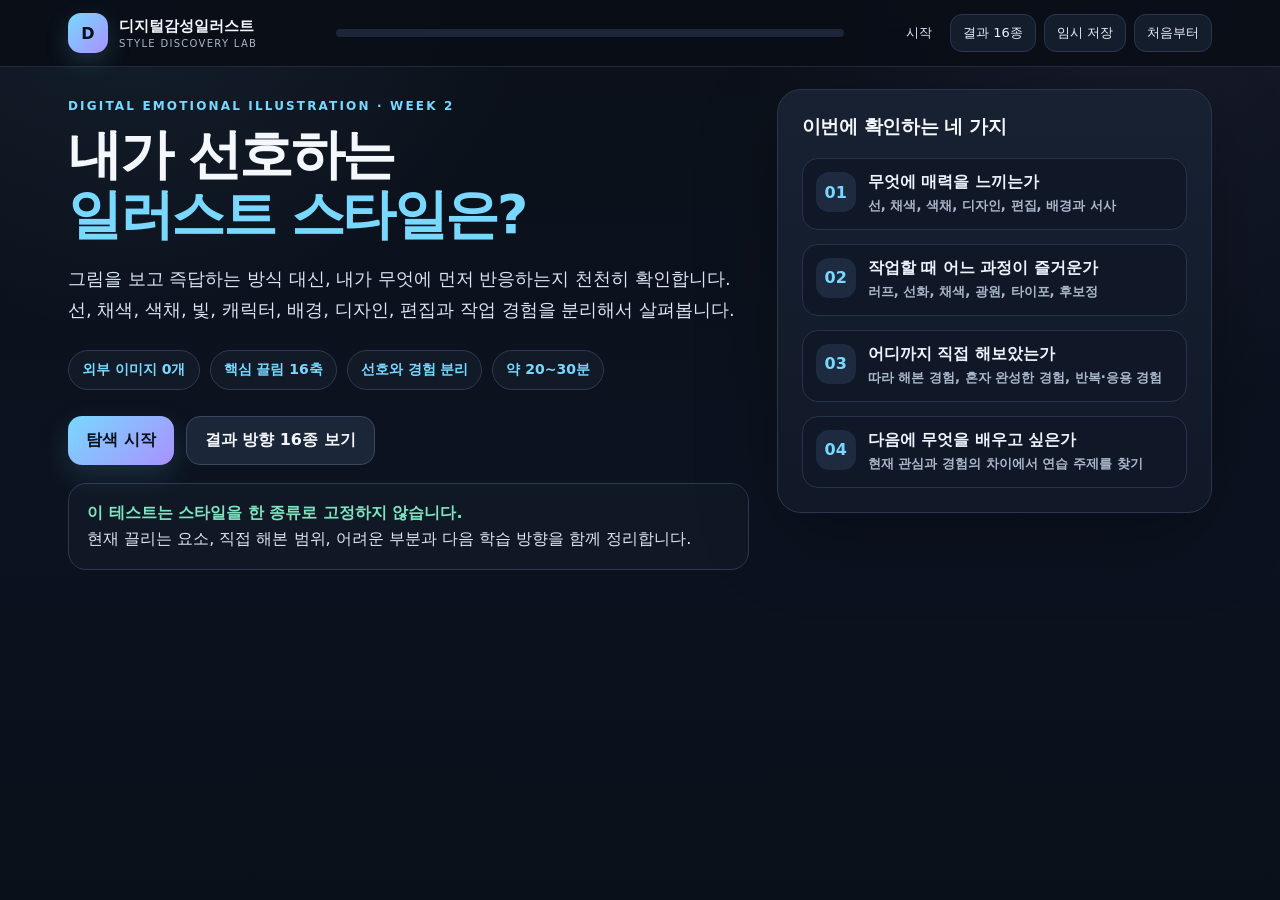
==== commit 31820f38: "Publish image-free text-only illustration style test v5" ====
--- a/illustration-style-lab-2026/index.html
+++ b/illustration-style-lab-2026/index.html
@@ -1 +1 @@
-<!doctype html><html lang="ko"><head><meta charset="utf-8"><meta name="viewport" content="width=device-width,initial-scale=1,viewport-fit=cover"><meta name="theme-color" content="#0a101b"><meta name="description" content="이미지 없이 선, 채색, 색, 디자인, 편집, 배경, 서사 등 일러스트 선호 요소를 깊게 탐색하는 수업용 테스트"><title>내가 선호하는 일러스트 스타일은?</title><style>*{box-sizing:border-box}body{margin:0;background:linear-gradient(150deg,#0a101b,#101a2a);color:#f3f6fb;font-family:system-ui,-apple-system,"Noto Sans KR",sans-serif;display:grid;place-items:center;min-height:100vh}.load{width:min(520px,calc(100% - 32px));padding:26px;border:1px solid #2b3850;border-radius:20px;background:#151e2e;box-shadow:0 24px 80px rgba(0,0,0,.28);line-height:1.75}.load b{display:block;font-size:20px;margin-bottom:4px}.bar{height:8px;background:#222e43;border-radius:999px;overflow:hidden;margin-top:18px}.bar i{display:block;height:100%;width:48%;background:linear-gradient(90deg,#6fd3ff,#a995ff);border-radius:999px;animation:move 1.2s infinite ease-in-out}@keyframes move{0%{transform:translateX(-110%)}100%{transform:translateX(220%)}}</style></head><body><div class="load"><b>테스트를 불러오는 중입니다</b>선, 채색, 디자인, 편집과 작업 경험을 확인할 준비를 하고 있습니다.<div class="bar"><i></i></div></div><script>(async()=>{try{const files=['v5/payload-00.part','v5/payload-01.part','v5/payload-02.part','v5/payload-03.part'];const b64=(await Promise.all(files.map(f=>fetch(f,{cache:'no-store'}).then(r=>{if(!r.ok)throw new Error(f+' '+r.status);return r.text()})))).join('');const u=Uint8Array.from(atob(b64),c=>c.charCodeAt(0));if(!('DecompressionStream' in window))throw new Error('unsupported');const ds=new DecompressionStream('gzip');const html=await new Response(new Blob([u]).stream().pipeThrough(ds)).text();document.open();document.write(html);document.close()}catch(e){document.body.innerHTML='<div class="load"><b>사이트를 불러오지 못했습니다</b>브라우저를 새로고침해 주세요. 문제가 계속되면 최신 Chrome 또는 Edge에서 열어 주세요.</div>';console.error(e)}})();</script></body></html>+<!doctype html><html lang="ko"><head><meta charset="utf-8"><meta name="viewport" content="width=device-width,initial-scale=1,viewport-fit=cover"><meta name="theme-color" content="#0b1019"><meta name="description" content="이미지 없이 선, 채색, 색채, 디자인, 편집, 배경, 서사 등 일러스트 선호 요소를 깊게 탐색하는 수업용 테스트"><title>내가 선호하는 일러스트 스타일은?</title><style>*{box-sizing:border-box}body{margin:0;background:linear-gradient(150deg,#0b1019,#111827);color:#f4f7fb;font-family:system-ui,-apple-system,"Noto Sans KR",sans-serif;display:grid;place-items:center;min-height:100vh}.load{width:min(560px,calc(100% - 32px));padding:28px;border:1px solid #2a364d;border-radius:22px;background:#151d2b;box-shadow:0 24px 80px rgba(0,0,0,.28);line-height:1.75}.load b{display:block;font-size:21px;margin-bottom:5px}.load span{color:#aab6c9}.bar{height:8px;background:#222e43;border-radius:999px;overflow:hidden;margin-top:20px}.bar i{display:block;height:100%;width:48%;background:linear-gradient(90deg,#78d8ff,#a991ff);border-radius:999px;animation:move 1.2s infinite ease-in-out}@keyframes move{0%{transform:translateX(-110%)}100%{transform:translateX(220%)}}</style></head><body><div class="load"><b>텍스트 전용 테스트를 불러오는 중입니다</b><span>선, 채색, 색채, 디자인, 편집과 작업 경험을 확인할 준비를 하고 있습니다.</span><div class="bar"><i></i></div></div><script>(async()=>{try{const files=['v5/payload-00.part?v=5','v5/payload-01.part?v=5','v5/payload-02.part?v=5','v5/payload-03.part?v=5','v5/payload-04.part?v=5'];const b64=(await Promise.all(files.map(f=>fetch(f,{cache:'no-store'}).then(r=>{if(!r.ok)throw new Error(f+' '+r.status);return r.text()})))).join('');const u=Uint8Array.from(atob(b64),c=>c.charCodeAt(0));if(!('DecompressionStream' in window))throw new Error('브라우저 압축 해제 기능 미지원');const ds=new DecompressionStream('gzip');const html=await new Response(new Blob([u]).stream().pipeThrough(ds)).text();document.open();document.write(html);document.close()}catch(e){document.body.innerHTML='<div class="load"><b>사이트를 불러오지 못했습니다</b><span>Chrome 또는 Edge에서 새로고침해 주세요. 문제가 계속되면 교수자에게 알려 주세요.</span></div>';console.error(e)}})();</script></body></html>
